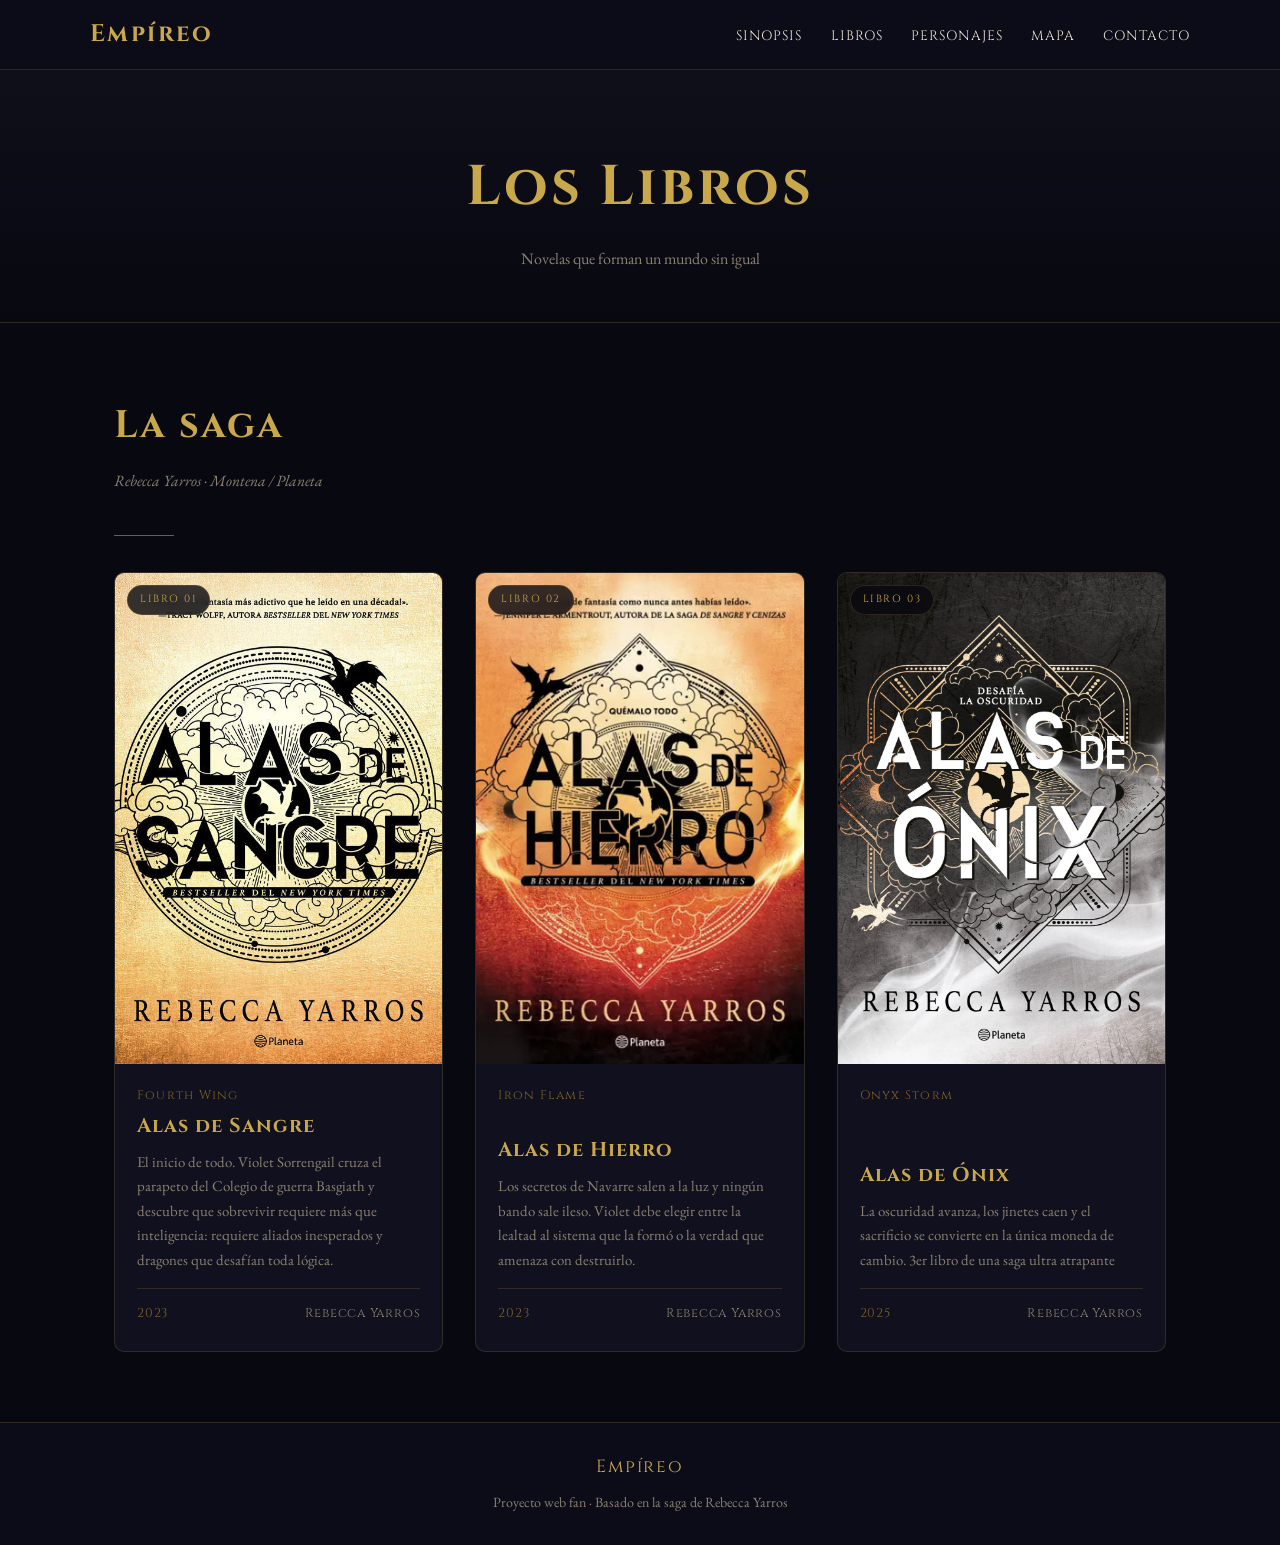
==== pages/libros.html @ 2dc4d3e8 "Add files via upload" ====
<!DOCTYPE html>
<html lang="es">
<head>
  <meta charset="UTF-8">
  <meta name="viewport" content="width=device-width, initial-scale=1.0">
  <title>Libros — Empíreo</title>
  <link rel="stylesheet" href="../css/styles.css">
</head>
<body>

  <header>
    <nav class="nav">
      <a href="../index.html" class="nav-logo">Empíreo</a>
      <button class="hamburger" id="hamburger" aria-label="Menú" aria-expanded="false">
        <span></span><span></span><span></span>
      </button>
      <ul class="nav-links" id="navLinks">
        <li><a href="sinopsis.html">Sinopsis</a></li>
        <li><a href="libros.html">Libros</a></li>
        <li><a href="personajes.html">Personajes</a></li>
        <li><a href="mapa.html">Mapa</a></li>
        <li><a href="contacto.html">Contacto</a></li>
      </ul>
    </nav>
  </header>

  <div class="page-hero">
    <h1>Los Libros</h1>
    <p>Novelas que forman un mundo sin igual</p>
  </div>

  <div class="section">
    <h2 class="section-title">La saga</h2>
    <p class="section-subtitle">Rebecca Yarros · Montena / Planeta</p>
    <div class="divider"></div>

    <div class="books-grid">

      <!-- Libro 1 -->
      <div class="book-card">
        <div class="book-cover">
          <img src="../img/alas-de-sangre.webp" alt="Portada de Alas de Sangre"
               onerror="this.parentElement.innerHTML=bookPlaceholder('01','Alas de Sangre')">
          <div class="book-cover-overlay"></div>
          <span class="book-badge">Libro 01</span>
        </div>
        <div class="book-info">
          <p class="book-original">Fourth Wing</p>
          <h3>Alas de Sangre</h3>
          <p>El inicio de todo. Violet Sorrengail cruza el parapeto del Colegio de guerra Basgiath y descubre que sobrevivir requiere más que inteligencia: requiere aliados inesperados y dragones que desafían toda lógica.</p>
          <div class="book-meta">
            <span class="book-year">2023</span>
            <span>Rebecca Yarros</span>
          </div>
        </div>
      </div>

      <!-- Libro 2 -->
      <div class="book-card">
        <div class="book-cover">
          <img src="../img/alas-de-hierro.webp" alt="Portada de Alas de Hierro"
               onerror="this.parentElement.innerHTML=bookPlaceholder('02','Alas de Hierro')">
          <div class="book-cover-overlay"></div>
          <span class="book-badge">Libro 02</span>
        </div>
        <div class="book-info">
          <p class="book-original">Iron Flame</p>
          <h3>Alas de Hierro</h3>
          <p>Los secretos de Navarre salen a la luz y ningún bando sale ileso. Violet debe elegir entre la lealtad al sistema que la formó o la verdad que amenaza con destruirlo.</p>
          <div class="book-meta">
            <span class="book-year">2023</span>
            <span>Rebecca Yarros</span>
          </div>
        </div>
      </div>

      <!-- Libro 3 -->
      <div class="book-card">
        <div class="book-cover">
          <img src="../img/alas-de-onix.webp" alt="Portada de Alas de Ónix"
               onerror="this.parentElement.innerHTML=bookPlaceholder('03','Alas de Ónix')">
          <div class="book-cover-overlay"></div>
          <span class="book-badge">Libro 03</span>
        </div>
        <div class="book-info">
          <p class="book-original">Onyx Storm</p>
          <h3>Alas de Ónix</h3>
          <p>La oscuridad avanza, los jinetes caen y el sacrificio se convierte en la única moneda de cambio. 3er libro de una saga ultra atrapante</p>
          <div class="book-meta">
            <span class="book-year">2025</span>
            <span>Rebecca Yarros</span>
          </div>
        </div>
      </div>

    </div>
  </div>

  <footer>
    <p class="footer-logo">Empíreo</p>
    <p>Proyecto web fan · Basado en la saga de Rebecca Yarros</p>
  </footer>

  <script>
    function bookPlaceholder(number, title) {
      return `<div class="book-cover-placeholder">
        <span class="placeholder-number">${number}</span>
        <div class="placeholder-line"></div>
        <span class="placeholder-title">${title}</span>
      </div>
      <div class="book-cover-overlay"></div>
      <span class="book-badge">Libro ${number}</span>`;
    }
  </script>
  <script src="../js/main.js"></script>
</body>
</html>
---- css/styles.css ----
/* ============================================
   EMPÍREO — Estilos Globales
   ============================================ */

@import url('https://fonts.googleapis.com/css2?family=Cinzel:wght@400;600;700&family=EB+Garamond:ital,wght@0,400;0,500;1,400&display=swap');

/* === Variables === */
:root {
  --bg:           #080810;
  --bg-card:      #10101e;
  --bg-header:    #0c0c18;
  --accent:       #c9a84c;
  --accent-dim:   #7a5f2a;
  --text:         #e8e0d0;
  --text-muted:   #8a8070;
  --border:       rgba(201,168,76,.18);
  --glow:         rgba(201,168,76,.25);
  --radius:       10px;
  --transition:   .3s ease;
}

/* === Reset === */
*, *::before, *::after { margin: 0; padding: 0; box-sizing: border-box; }

html { scroll-behavior: smooth; }

body {
  font-family: 'EB Garamond', Georgia, serif;
  background: var(--bg);
  color: var(--text);
  font-size: 1.1rem;
  line-height: 1.7;
}

h1, h2, h3, h4 {
  font-family: 'Cinzel', serif;
  letter-spacing: .05em;
}

a {
  color: var(--accent);
  text-decoration: none;
  transition: color var(--transition);
}
a:hover { color: #fff; }

img { display: block; max-width: 100%; }

/* ============================================
   HEADER / NAV
   ============================================ */
header {
  background: var(--bg-header);
  border-bottom: 1px solid var(--border);
  padding: 14px 30px;
  position: sticky;
  top: 0;
  z-index: 100;
  backdrop-filter: blur(8px);
}

.nav {
  max-width: 1100px;
  margin: auto;
  display: flex;
  justify-content: space-between;
  align-items: center;
}

.nav-logo {
  font-family: 'Cinzel', serif;
  font-size: 1.5rem;
  font-weight: 700;
  color: var(--accent);
  letter-spacing: .1em;
  text-decoration: none;
}

.nav-links {
  display: flex;
  gap: 28px;
  list-style: none;
}

.nav-links a {
  font-family: 'Cinzel', serif;
  font-size: .85rem;
  letter-spacing: .08em;
  color: var(--text);
  text-transform: uppercase;
  position: relative;
  padding-bottom: 3px;
}

.nav-links a::after {
  content: '';
  position: absolute;
  bottom: 0; left: 0;
  width: 0; height: 1px;
  background: var(--accent);
  transition: width var(--transition);
}
.nav-links a:hover { color: var(--accent); }
.nav-links a:hover::after { width: 100%; }

/* Hamburger */
.hamburger {
  display: none;
  flex-direction: column;
  gap: 5px;
  cursor: pointer;
  background: none;
  border: none;
  padding: 4px;
}
.hamburger span {
  display: block;
  width: 24px;
  height: 2px;
  background: var(--text);
  border-radius: 2px;
  transition: var(--transition);
}

/* ============================================
   HERO (solo index.html)
   ============================================ */
.hero {
  height: 88vh;
  min-height: 500px;
  display: flex;
  flex-direction: column;
  justify-content: center;
  align-items: center;
  text-align: center;
  padding: 40px 20px;
  position: relative;
  overflow: hidden;
  background: radial-gradient(ellipse at 50% 60%, #1a1020 0%, var(--bg) 70%);
}

.hero::before {
  content: '';
  position: absolute;
  inset: 0;
  background:
    radial-gradient(circle at 20% 50%, rgba(201,168,76,.06) 0%, transparent 50%),
    radial-gradient(circle at 80% 30%, rgba(80,60,120,.08) 0%, transparent 50%);
  pointer-events: none;
}

.hero-eyebrow {
  font-family: 'Cinzel', serif;
  font-size: .78rem;
  letter-spacing: .3em;
  text-transform: uppercase;
  color: var(--accent);
  margin-bottom: 18px;
  opacity: .9;
}

.hero h1 {
  font-size: clamp(2.8rem, 7vw, 5.5rem);
  line-height: 1.1;
  color: #fff;
  text-shadow: 0 0 60px rgba(201,168,76,.3);
  margin-bottom: 28px;
}

.hero-quote {
  font-style: italic;
  color: var(--text-muted);
  font-size: 1.05rem;
  max-width: 520px;
  border-left: 2px solid var(--accent-dim);
  padding-left: 16px;
  line-height: 1.6;
  margin-bottom: 40px;
}

.hero-cta {
  display: inline-block;
  padding: 12px 36px;
  border: 1px solid var(--accent);
  color: var(--accent);
  font-family: 'Cinzel', serif;
  font-size: .82rem;
  letter-spacing: .15em;
  text-transform: uppercase;
  border-radius: 4px;
  transition: background var(--transition), color var(--transition);
}
.hero-cta:hover {
  background: var(--accent);
  color: var(--bg);
}

/* ============================================
   PAGE HERO (páginas internas)
   ============================================ */
.page-hero {
  padding: 70px 20px 50px;
  text-align: center;
  border-bottom: 1px solid var(--border);
  background: linear-gradient(180deg, #0f0f1a 0%, var(--bg) 100%);
}

.page-hero h1 {
  font-size: clamp(2rem, 5vw, 3.5rem);
  color: var(--accent);
}

.page-hero p {
  color: var(--text-muted);
  margin-top: 10px;
  font-size: 1rem;
}

/* ============================================
   SECCIONES GENÉRICAS
   ============================================ */
.section {
  max-width: 1100px;
  margin: auto;
  padding: 70px 24px;
}

.section-title {
  font-size: clamp(1.6rem, 3.5vw, 2.4rem);
  color: var(--accent);
  margin-bottom: 10px;
}

.section-subtitle {
  color: var(--text-muted);
  font-style: italic;
  margin-bottom: 40px;
  font-size: .98rem;
}

.divider {
  width: 60px;
  height: 1px;
  background: var(--accent-dim);
  margin: 16px 0 36px;
}

/* ============================================
   CARDS (libros)
   ============================================ */
.grid {
  display: grid;
  grid-template-columns: repeat(auto-fit, minmax(260px, 1fr));
  gap: 24px;
}

.card {
  background: var(--bg-card);
  border: 1px solid var(--border);
  border-radius: var(--radius);
  padding: 28px 24px;
  transition: transform var(--transition), box-shadow var(--transition), border-color var(--transition);
}

.card:hover {
  transform: translateY(-6px);
  box-shadow: 0 12px 40px rgba(0,0,0,.5), 0 0 20px var(--glow);
  border-color: var(--accent-dim);
}

.card-number {
  font-family: 'Cinzel', serif;
  font-size: .75rem;
  letter-spacing: .2em;
  color: var(--accent-dim);
  margin-bottom: 10px;
}

.card h3 {
  font-size: 1.2rem;
  color: var(--accent);
  margin-bottom: 10px;
}

.card p {
  color: var(--text-muted);
  font-size: .95rem;
}

/* ============================================
   GALERÍA DE PERSONAJES
   ============================================ */
.gallery-grid {
  display: grid;
  grid-template-columns: repeat(auto-fill, minmax(220px, 1fr));
  gap: 28px;
}

.character-card {
  background: var(--bg-card);
  border: 1px solid var(--border);
  border-radius: var(--radius);
  overflow: hidden;
  transition: transform var(--transition), box-shadow var(--transition), border-color var(--transition);
  cursor: pointer;
}

.character-card:hover {
  transform: translateY(-8px);
  box-shadow: 0 16px 48px rgba(0,0,0,.6), 0 0 24px var(--glow);
  border-color: var(--accent-dim);
}

.character-img-wrap {
  position: relative;
  aspect-ratio: 3/4;
  overflow: hidden;
  background: #14141f;
}

.character-img-wrap img {
  width: 100%;
  height: 100%;
  object-fit: cover;
  transition: transform .5s ease;
  filter: grayscale(20%);
}

.character-card:hover .character-img-wrap img {
  transform: scale(1.06);
  filter: grayscale(0%);
}

/* Placeholder cuando no hay imagen */
.character-placeholder {
  width: 100%;
  height: 100%;
  display: flex;
  flex-direction: column;
  align-items: center;
  justify-content: center;
  background: linear-gradient(135deg, #10101e 0%, #1a1a2e 100%);
  color: var(--accent-dim);
  gap: 10px;
}

.character-placeholder svg {
  opacity: .4;
}

.character-overlay {
  position: absolute;
  inset: 0;
  background: linear-gradient(to top, rgba(8,8,16,.85) 0%, transparent 50%);
  opacity: 0;
  transition: opacity var(--transition);
}
.character-card:hover .character-overlay { opacity: 1; }

.character-role-badge {
  position: absolute;
  top: 12px;
  right: 12px;
  background: rgba(8,8,16,.75);
  border: 1px solid var(--border);
  color: var(--accent);
  font-family: 'Cinzel', serif;
  font-size: .65rem;
  letter-spacing: .12em;
  text-transform: uppercase;
  padding: 4px 10px;
  border-radius: 20px;
  backdrop-filter: blur(4px);
}

.character-info {
  padding: 18px 20px 22px;
}

.character-info h3 {
  font-size: 1.15rem;
  color: #fff;
  margin-bottom: 4px;
}

.character-info .character-alias {
  font-style: italic;
  color: var(--accent);
  font-size: .88rem;
  margin-bottom: 8px;
}

.character-info p {
  color: var(--text-muted);
  font-size: .88rem;
  line-height: 1.5;
}

/* Modal de personaje */
.modal-overlay {
  display: none;
  position: fixed;
  inset: 0;
  background: rgba(0,0,0,.85);
  z-index: 1000;
  align-items: center;
  justify-content: center;
  padding: 20px;
  backdrop-filter: blur(4px);
}
.modal-overlay.active { display: flex; }

.modal {
  background: var(--bg-card);
  border: 1px solid var(--border);
  border-radius: 12px;
  max-width: 600px;
  width: 100%;
  overflow: hidden;
  animation: modalIn .3s ease;
  position: relative;
}

@keyframes modalIn {
  from { opacity: 0; transform: scale(.94) translateY(20px); }
  to   { opacity: 1; transform: scale(1)  translateY(0); }
}

.modal-close {
  position: absolute;
  top: 14px; right: 16px;
  background: none;
  border: none;
  color: var(--text-muted);
  font-size: 1.6rem;
  cursor: pointer;
  line-height: 1;
  transition: color var(--transition);
}
.modal-close:hover { color: #fff; }

.modal-img {
  width: 100%;
  max-height: 320px;
  object-fit: cover;
  filter: grayscale(10%);
}

.modal-body {
  padding: 28px;
}

.modal-body h2 {
  font-size: 1.6rem;
  color: var(--accent);
  margin-bottom: 6px;
}

.modal-body .modal-alias {
  font-style: italic;
  color: var(--text-muted);
  margin-bottom: 16px;
  font-size: .95rem;
}

.modal-body p {
  color: var(--text);
  font-size: .98rem;
  line-height: 1.7;
}

.modal-tags {
  display: flex;
  flex-wrap: wrap;
  gap: 8px;
  margin-top: 16px;
}

.modal-tag {
  background: rgba(201,168,76,.1);
  border: 1px solid var(--border);
  color: var(--accent);
  font-size: .75rem;
  letter-spacing: .1em;
  padding: 4px 12px;
  border-radius: 20px;
  font-family: 'Cinzel', serif;
}

/* ============================================
   MAPA
   ============================================ */
.map-container {
  position: relative;
  text-align: center;
  max-width: 900px;
  margin: auto;
  overflow: hidden;
  border-radius: var(--radius);
  border: 1px solid var(--border);
}

.map {
  width: 100%;
  max-width: 900px;
  border-radius: var(--radius);
  cursor: zoom-in;
  transition: transform .15s ease;
  transform-origin: center center;
  display: block;
  margin: auto;
}

.map-info {
  margin-top: 12px;
  font-size: .9rem;
  color: var(--text-muted);
  font-style: italic;
}

/* ============================================
   SINOPSIS
   ============================================ */
.sinopsis-text {
  max-width: 760px;
  margin: auto;
  font-size: 1.08rem;
  line-height: 1.9;
  color: var(--text);
}

.sinopsis-text p + p {
  margin-top: 18px;
}

/* ============================================
   FOOTER
   ============================================ */
footer {
  text-align: center;
  padding: 30px 20px;
  border-top: 1px solid var(--border);
  background: var(--bg-header);
  color: var(--text-muted);
  font-size: .88rem;
}

footer .footer-logo {
  font-family: 'Cinzel', serif;
  color: var(--accent);
  font-size: 1.1rem;
  margin-bottom: 8px;
  letter-spacing: .1em;
}

/* ============================================
   RESPONSIVE
   ============================================ */
@media (max-width: 768px) {
  .nav-links {
    display: none;
    flex-direction: column;
    gap: 0;
    position: absolute;
    top: 100%;
    left: 0; right: 0;
    background: var(--bg-header);
    border-bottom: 1px solid var(--border);
    padding: 10px 0;
  }

  .nav-links.active { display: flex; }

  .nav-links li { list-style: none; }

  .nav-links a {
    display: block;
    padding: 12px 30px;
    border-radius: 0;
  }

  .hamburger { display: flex; }

  header { position: relative; }

  .gallery-grid {
    grid-template-columns: repeat(auto-fill, minmax(160px, 1fr));
    gap: 16px;
  }
}

/* ============================================
   CARDS DE LIBROS (con portada)
   ============================================ */
.books-grid {
  display: grid;
  grid-template-columns: repeat(auto-fit, minmax(280px, 1fr));
  gap: 32px;
}

.book-card {
  background: var(--bg-card);
  border: 1px solid var(--border);
  border-radius: var(--radius);
  overflow: hidden;
  display: flex;
  flex-direction: column;
  transition: transform var(--transition), box-shadow var(--transition), border-color var(--transition);
}

.book-card:hover {
  transform: translateY(-8px);
  box-shadow: 0 20px 50px rgba(0,0,0,.6), 0 0 28px var(--glow);
  border-color: var(--accent-dim);
}

.book-cover {
  position: relative;
  aspect-ratio: 2/3;
  overflow: hidden;
  background: #10101e;
  flex-shrink: 0;
}

.book-cover img {
  width: 100%;
  height: 100%;
  object-fit: cover;
  transition: transform .5s ease, filter .5s ease;
  filter: grayscale(15%);
}

.book-card:hover .book-cover img {
  transform: scale(1.04);
  filter: grayscale(0%);
}

.book-cover-placeholder {
  width: 100%;
  height: 100%;
  display: flex;
  flex-direction: column;
  align-items: center;
  justify-content: center;
  gap: 14px;
  background: linear-gradient(160deg, #0e0e20 0%, #1a1228 100%);
  padding: 20px;
  text-align: center;
}

.book-cover-placeholder .placeholder-number {
  font-family: 'Cinzel', serif;
  font-size: 3.5rem;
  line-height: 1;
  opacity: .15;
  color: var(--accent);
}

.book-cover-placeholder .placeholder-title {
  font-family: 'Cinzel', serif;
  font-size: .85rem;
  letter-spacing: .12em;
  color: var(--accent-dim);
  line-height: 1.4;
}

.book-cover-placeholder .placeholder-line {
  width: 40px;
  height: 1px;
  background: var(--accent-dim);
  opacity: .5;
}

.book-badge {
  position: absolute;
  top: 12px;
  left: 12px;
  background: rgba(8,8,16,.8);
  border: 1px solid var(--border);
  color: var(--accent);
  font-family: 'Cinzel', serif;
  font-size: .65rem;
  letter-spacing: .15em;
  text-transform: uppercase;
  padding: 5px 12px;
  border-radius: 20px;
  backdrop-filter: blur(6px);
  z-index: 2;
}

.book-cover-overlay {
  position: absolute;
  bottom: 0; left: 0; right: 0;
  height: 50%;
  background: linear-gradient(to top, rgba(8,8,16,.7) 0%, transparent 100%);
  opacity: 0;
  transition: opacity var(--transition);
}
.book-card:hover .book-cover-overlay { opacity: 1; }

.book-info {
  padding: 22px 22px 26px;
  display: flex;
  flex-direction: column;
  flex: 1;
}

.book-info .book-original {
  font-size: .78rem;
  letter-spacing: .1em;
  color: var(--accent-dim);
  font-family: 'Cinzel', serif;
  margin-bottom: 6px;
}

.book-info h3 {
  font-size: 1.25rem;
  color: var(--accent);
  margin-bottom: 12px;
  line-height: 1.25;
}

.book-info p {
  color: var(--text-muted);
  font-size: .93rem;
  line-height: 1.65;
  flex: 1;
}

.book-meta {
  margin-top: 16px;
  padding-top: 14px;
  border-top: 1px solid var(--border);
  display: flex;
  justify-content: space-between;
  align-items: center;
  font-size: .8rem;
  color: var(--text-muted);
  font-family: 'Cinzel', serif;
  letter-spacing: .06em;
}

.book-meta .book-year { color: var(--accent-dim); }

/* ============================================
   CONTACTO
   ============================================ */

.contact-layout {
  display: grid;
  grid-template-columns: 1fr 1.6fr;
  gap: 60px;
  align-items: start;
}

/* --- Aside info --- */
.contact-aside-text {
  color: var(--text-muted);
  font-size: .98rem;
  line-height: 1.8;
  margin-bottom: 28px;
}

.contact-info-list {
  list-style: none;
  display: flex;
  flex-direction: column;
  gap: 12px;
  margin-bottom: 32px;
}

.contact-info-list li {
  display: flex;
  align-items: center;
  gap: 12px;
  color: var(--text-muted);
  font-size: .93rem;
}

.contact-info-icon {
  color: var(--accent);
  font-size: .75rem;
  flex-shrink: 0;
}

.contact-quote {
  border-left: 2px solid var(--accent-dim);
  padding-left: 16px;
  font-style: italic;
  color: var(--text-muted);
  font-size: .92rem;
  line-height: 1.65;
}

/* --- Formulario --- */
.contact-form-wrap {
  position: relative;
}

.contact-form {
  display: flex;
  flex-direction: column;
  gap: 20px;
}

.form-row {
  display: grid;
  grid-template-columns: 1fr 1fr;
  gap: 20px;
}

.form-group {
  display: flex;
  flex-direction: column;
  gap: 6px;
}

.form-group label {
  font-family: 'Cinzel', serif;
  font-size: .78rem;
  letter-spacing: .1em;
  text-transform: uppercase;
  color: var(--text-muted);
  transition: color var(--transition);
}

.form-group:focus-within label {
  color: var(--accent);
}

.required {
  color: var(--accent);
  margin-left: 2px;
}

.form-group input,
.form-group textarea {
  background: var(--bg-card);
  border: 1px solid var(--border);
  border-radius: 6px;
  color: var(--text);
  font-family: 'EB Garamond', Georgia, serif;
  font-size: 1rem;
  padding: 12px 16px;
  transition: border-color var(--transition), box-shadow var(--transition);
  outline: none;
  resize: none;
  width: 100%;
}

.form-group input::placeholder,
.form-group textarea::placeholder {
  color: var(--text-muted);
  opacity: .6;
}

.form-group input:focus,
.form-group textarea:focus {
  border-color: var(--accent-dim);
  box-shadow: 0 0 0 3px rgba(201,168,76,.08);
}

/* Estado error */
.field--error input,
.field--error textarea {
  border-color: #c0392b;
  box-shadow: 0 0 0 3px rgba(192,57,43,.1);
}

.field--error label {
  color: #c0392b !important;
}

.field-error {
  font-size: .8rem;
  color: #e74c3c;
  min-height: 1rem;
  line-height: 1.3;
  display: block;
}

/* Pie del textarea */
.textarea-footer {
  display: flex;
  justify-content: space-between;
  align-items: flex-start;
  gap: 8px;
}

.char-count {
  font-size: .75rem;
  color: var(--text-muted);
  white-space: nowrap;
  flex-shrink: 0;
  margin-top: 2px;
  font-family: 'Cinzel', serif;
  letter-spacing: .05em;
}

.char-count--warn {
  color: #e67e22;
}

/* Botón enviar */
.form-submit {
  display: inline-flex;
  align-items: center;
  justify-content: center;
  gap: 10px;
  align-self: flex-start;
  padding: 13px 38px;
  background: transparent;
  border: 1px solid var(--accent);
  border-radius: 4px;
  color: var(--accent);
  font-family: 'Cinzel', serif;
  font-size: .82rem;
  letter-spacing: .15em;
  text-transform: uppercase;
  cursor: pointer;
  transition: background var(--transition), color var(--transition), transform var(--transition);
}

.form-submit:hover:not(:disabled) {
  background: var(--accent);
  color: var(--bg);
  transform: translateY(-2px);
}

.form-submit:disabled {
  opacity: .6;
  cursor: not-allowed;
}

.submit-icon {
  font-size: 1rem;
  transition: transform var(--transition);
}

.form-submit:hover:not(:disabled) .submit-icon {
  transform: translateX(4px);
}

/* --- Mensaje de éxito --- */
.form-success {
  display: none;
  flex-direction: column;
  align-items: center;
  justify-content: center;
  text-align: center;
  gap: 16px;
  padding: 60px 20px;
  border: 1px solid var(--border);
  border-radius: var(--radius);
  background: var(--bg-card);
  animation: fadeIn .4s ease;
}

@keyframes fadeIn {
  from { opacity: 0; transform: translateY(12px); }
  to   { opacity: 1; transform: translateY(0); }
}

.success-icon {
  font-size: 2.2rem;
  color: var(--accent);
  line-height: 1;
}

.form-success h3 {
  font-size: 1.5rem;
  color: var(--accent);
}

.form-success p {
  color: var(--text-muted);
  max-width: 380px;
  font-size: .97rem;
  line-height: 1.6;
}

.success-reset {
  margin-top: 8px;
  background: none;
  border: 1px solid var(--border);
  color: var(--text-muted);
  font-family: 'Cinzel', serif;
  font-size: .78rem;
  letter-spacing: .1em;
  text-transform: uppercase;
  padding: 9px 24px;
  border-radius: 4px;
  cursor: pointer;
  transition: border-color var(--transition), color var(--transition);
}

.success-reset:hover {
  border-color: var(--accent);
  color: var(--accent);
}

/* --- Responsive --- */
@media (max-width: 860px) {
  .contact-layout {
    grid-template-columns: 1fr;
    gap: 40px;
  }
}

@media (max-width: 560px) {
  .form-row {
    grid-template-columns: 1fr;
  }

  .form-submit {
    width: 100%;
    justify-content: center;
  }
}
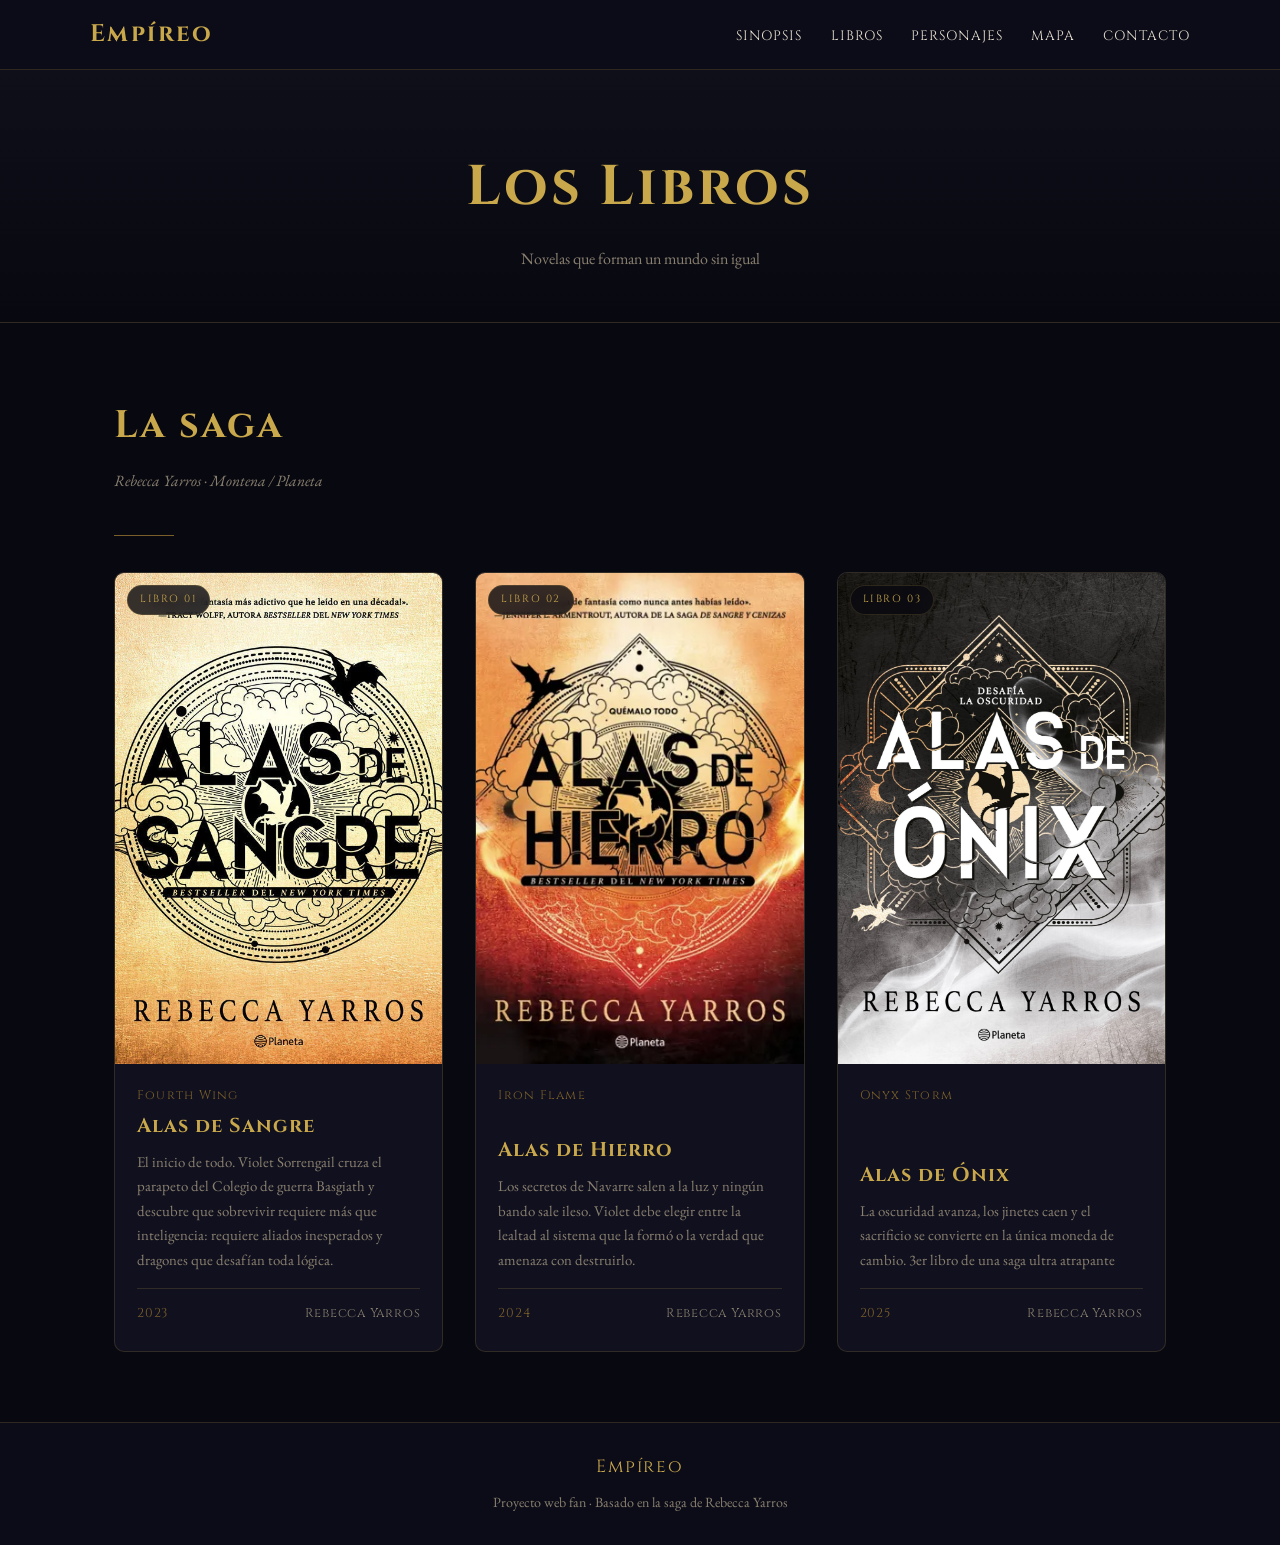
==== commit 3e151241: "Update publication year for 'Alas de Hierro' to 2024" ====
--- a/pages/libros.html
+++ b/pages/libros.html
@@ -68,7 +68,7 @@
           <h3>Alas de Hierro</h3>
           <p>Los secretos de Navarre salen a la luz y ningún bando sale ileso. Violet debe elegir entre la lealtad al sistema que la formó o la verdad que amenaza con destruirlo.</p>
           <div class="book-meta">
-            <span class="book-year">2023</span>
+            <span class="book-year">2024</span>
             <span>Rebecca Yarros</span>
           </div>
         </div>
